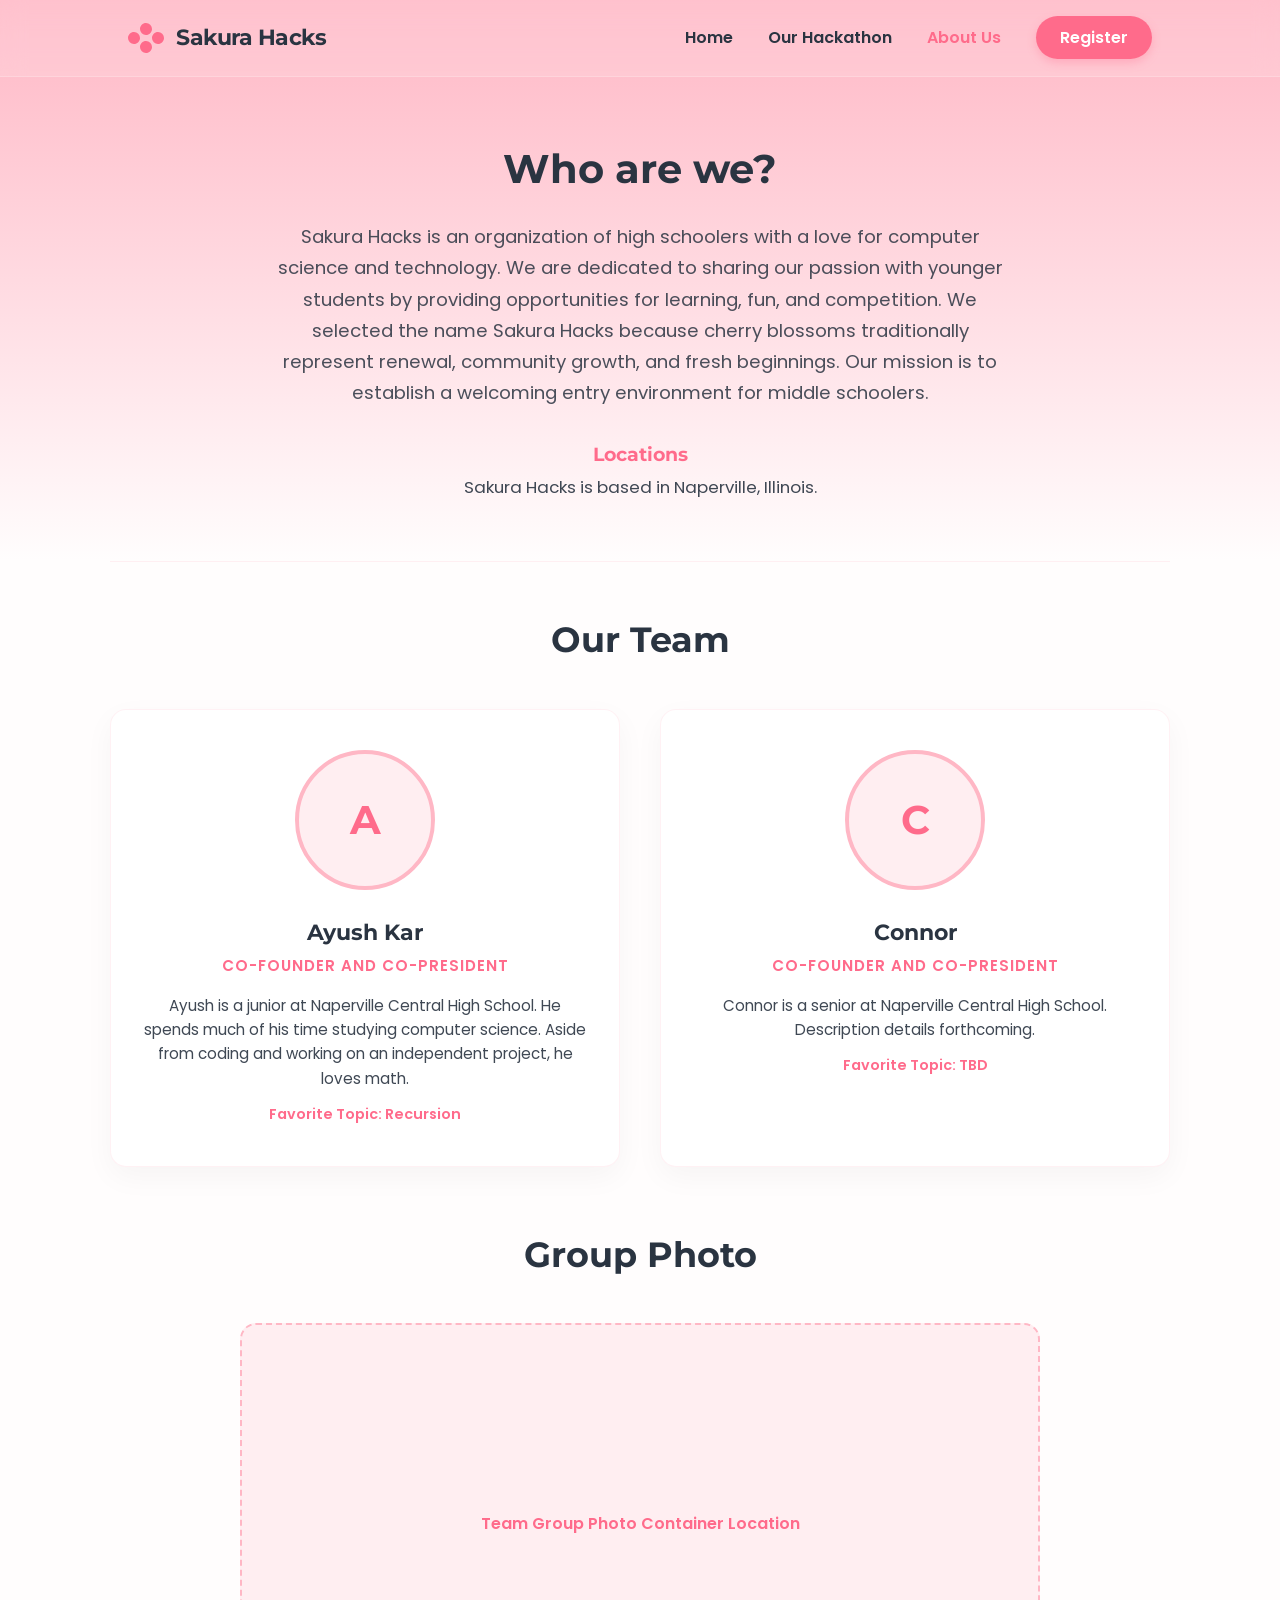
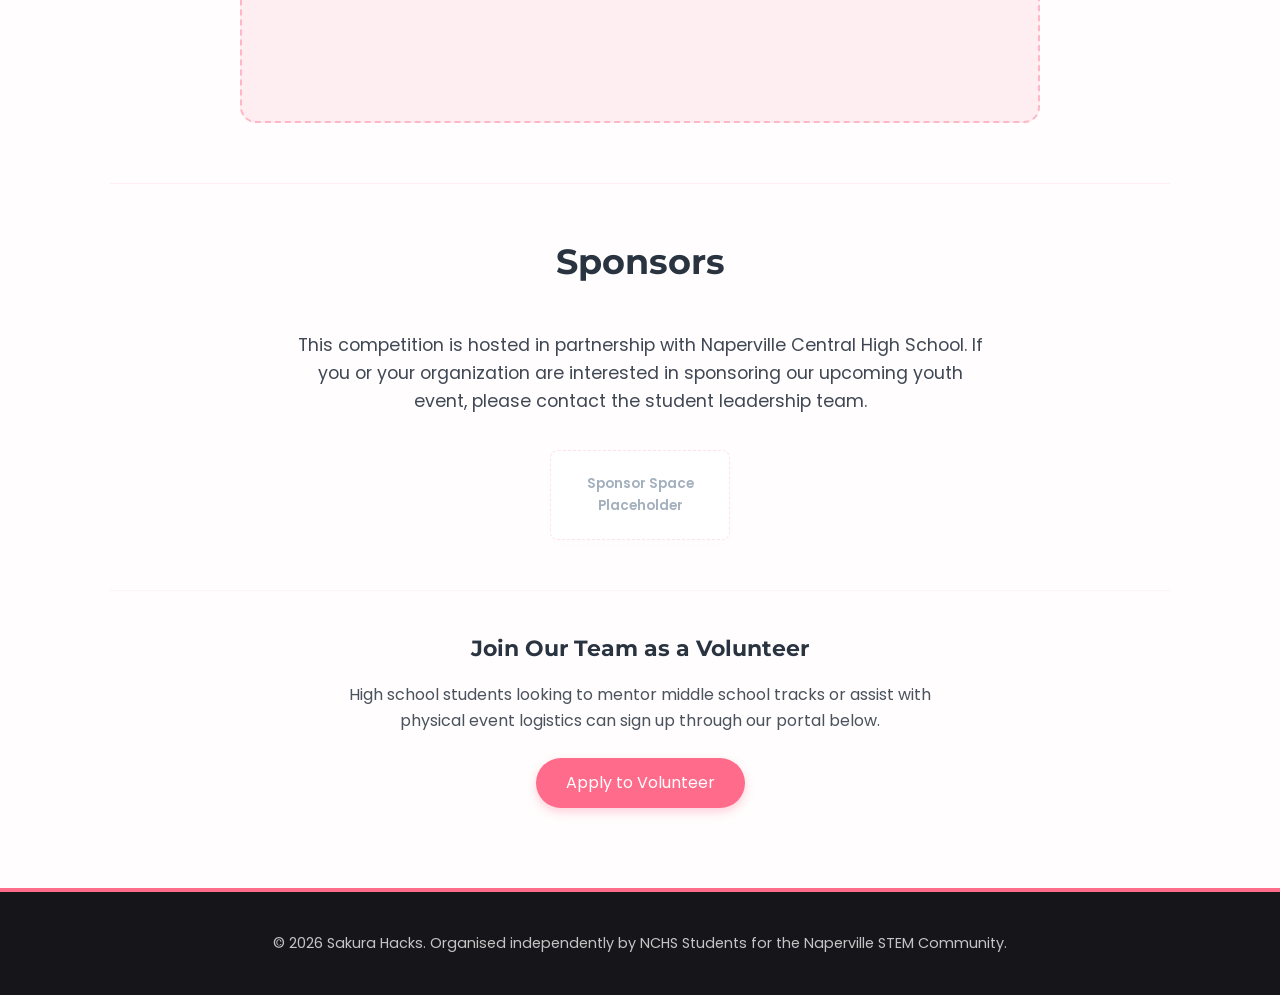
==== about.html @ b20d2cb7 "about us tab" ====
<!DOCTYPE html>
<html lang="en">
<head>
    <meta charset="UTF-8">
    <meta name="viewport" content="width=device-width, initial-scale=1.0">
    <title>Sakura Hacks | About Us</title>
    <link rel="icon" type="image/png" href="images/logo.png">
    <link rel="stylesheet" href="style.css">
</head>
<body>

    <header>
        <a href="index.html" class="logo-container">
            <svg class="logo-svg" viewBox="0 0 24 24">
                <path d="M12,2A4,4 0 0,1 16,6C16,8.21 14.21,10 12,10A4,4 0 0,1 8,6C8,3.79 9.79,2 12,2M12,14A4,4 0 0,1 16,18C16,20.21 14.21,22 12,22A4,4 0 0,1 8,18C8,15.79 9.79,14 12,14M4,8A4,4 0 0,1 8,12C8,14.21 6.21,16 4,16A4,4 0 0,1 0,12C0,9.79 1.79,8 4,8M20,8A4,4 0 0,1 24,12C24,14.21 22.21,16 20,16A4,4 0 0,1 16,12C16,9.79 17.79,8 20,8Z" />
            </svg>
            <span class="logo-text">Sakura Hacks</span>
        </a>
        <nav>
            <ul>
                <li><a href="index.html">Home</a></li>
                <li><a href="hackathon.html">Our Hackathon</a></li>
                <li class="active-tab"><a href="about.html">About Us</a></li>
                <li><a href="https://forms.google.com" target="_blank" class="cta-btn">Register</a></li>
            </ul>
        </nav>
    </header>

    <div class="container">
        <section style="text-align: center; padding: 20px 0 40px 0;">
            <h1 style="font-family: 'Montserrat', sans-serif; font-size: 2.5rem; margin-bottom: 20px;">Who are we?</h1>
            <p style="max-width: 750px; margin: 0 auto 30px auto; font-size: 1.15rem; line-height: 1.7; color: rgba(42, 52, 65, 0.85);">
                Sakura Hacks is an organization of high schoolers with a love for computer science and technology. We are dedicated to sharing our passion with younger students by providing opportunities for learning, fun, and competition. We selected the name Sakura Hacks because cherry blossoms traditionally represent renewal, community growth, and fresh beginnings. Our mission is to establish a welcoming entry environment for middle schoolers.
            </p>
            <h3 style="font-family: 'Montserrat', sans-serif; color: var(--deep-blossom); font-size: 1.2rem; margin-bottom: 5px;">Locations</h3>
            <p style="font-size: 1.05rem; color: rgba(42, 52, 65, 0.9);">Sakura Hacks is based in Naperville, Illinois.</p>
        </section>

        <section style="margin-top: 20px; border-top: 1px solid rgba(255, 183, 197, 0.2); padding-top: 50px;">
            <h2 class="section-title">Our Team</h2>
            <div class="founders-grid">
                
                <div class="founder-card">
                    <div class="avatar-placeholder">A</div>
                    <h3 style="font-family: 'Montserrat', sans-serif; font-size: 1.4rem;">Ayush Kar</h3>
                    <div class="founder-title">Co-Founder and Co-President</div>
                    <p style="font-size: 0.95rem; color: rgba(42, 52, 65, 0.9); margin-bottom: 12px;">
                        Ayush is a junior at Naperville Central High School. He spends much of his time studying computer science. Aside from coding and working on an independent project, he loves math.
                    </p>
                    <div style="font-size: 0.9rem; font-weight: 600; color: var(--deep-blossom);">Favorite Topic: Recursion</div>
                </div>

                <div class="founder-card">
                    <div class="avatar-placeholder">C</div>
                    <h3 style="font-family: 'Montserrat', sans-serif; font-size: 1.4rem;">Connor</h3>
                    <div class="founder-title">Co-Founder and Co-President</div>
                    <p style="font-size: 0.95rem; color: rgba(42, 52, 65, 0.9); margin-bottom: 12px;">
                        Connor is a senior at Naperville Central High School. Description details forthcoming.
                    </p>
                    <div style="font-size: 0.9rem; font-weight: 600; color: var(--deep-blossom);">Favorite Topic: TBD</div>
                </div>

            </div>
        </section>

        <section style="margin-top: 60px; text-align: center;">
            <h2 class="section-title">Group Photo</h2>
            <div style="width: 100%; max-width: 800px; height: 400px; background-color: #ffeef1; border: 2px dashed var(--sakura-pink); border-radius: 16px; margin: 0 auto; display: flex; align-items: center; justify-content: center; color: var(--deep-blossom); font-weight: 600;">
                Team Group Photo Container Location
            </div>
        </section>

        <section style="margin-top: 60px; margin-bottom: 40px; border-top: 1px solid rgba(255, 183, 197, 0.2); padding-top: 50px; text-align: center;">
            <h2 class="section-title">Sponsors</h2>
            <p style="max-width: 700px; margin: 0 auto 35px auto; font-size: 1.1rem; line-height: 1.6; color: rgba(42, 52, 65, 0.9);">
                This competition is hosted in partnership with Naperville Central High School. If you or your organization are interested in sponsoring our upcoming youth event, please contact the student leadership team.
            </p>
            
            <div style="display: flex; flex-wrap: wrap; justify-content: center; align-items: center; gap: 40px; margin: 20px auto 50px auto; max-width: 800px;">
                <div style="width: 180px; height: 90px; background-color: white; border: 1px dashed rgba(255, 183, 197, 0.4); border-radius: 8px; display: flex; align-items: center; justify-content: center; color: #a4b0be; font-size: 0.85rem; font-weight: 600; box-shadow: 0 4px 15px rgba(0,0,0,0.01);">
                    Sponsor Space Placeholder
                </div>
            </div>

            <div style="border-top: 1px solid rgba(255, 183, 197, 0.15); padding-top: 40px; margin-top: 40px;">
                <h3 style="font-family: 'Montserrat', sans-serif; font-size: 1.4rem; margin-bottom: 15px; color: var(--text-dark);">Join Our Team as a Volunteer</h3>
                <p style="max-width: 600px; margin: 0 auto 25px auto; font-size: 1rem; color: rgba(42, 52, 65, 0.85);">
                    High school students looking to mentor middle school tracks or assist with physical event logistics can sign up through our portal below.
                </p>
                <a href="https://forms.google.com" target="_blank" class="cta-btn" style="display: inline-block; font-size: 1rem; padding: 12px 30px;">Apply to Volunteer</a>
            </div>
        </section>
    </div>

    <footer>
        <p>&copy; 2026 Sakura Hacks. Organised independently by NCHS Students for the Naperville STEM Community.</p>
    </footer>

</body>
</html>
---- style.css ----
@import url('https://fonts.googleapis.com/css2?family=Montserrat:wght@700;800&family=Poppins:wght@400;600&display=swap');

:root {
    --sakura-pink: #FFB7C5;    /* OG Soft Pink */
    --deep-blossom: #FF6B8B;  /* Deep Pink Accent for Buttons/Highlights */
    --cloud-white: #FFFDFD;   /* Clean Light Background */
    --matte-black: #16161A;   /* Sleek Dark Accent for Footer */
    --text-dark: #2A3441;     /* High-contrast text color */
}

* {
    margin: 0;
    padding: 0;
    box-sizing: border-box;
}

body {
    font-family: 'Poppins', sans-serif;
    color: var(--text-dark);
    line-height: 1.6;
    background: linear-gradient(180deg, var(--sakura-pink) 0%, var(--cloud-white) 35rem);
    background-repeat: no-repeat;
    background-color: var(--cloud-white);
    min-height: 100vh;
    display: flex;
    flex-direction: column;
}

/* Header Navigation */
header {
    display: flex;
    justify-content: space-between;
    align-items: center;
    padding: 20px 10%;
    background-color: rgba(255, 255, 255, 0.15);
    backdrop-filter: blur(12px);
    -webkit-backdrop-filter: blur(12px);
    position: sticky;
    top: 0;
    z-index: 1000;
    border-bottom: 1px solid rgba(255, 255, 255, 0.2);
}

.logo-container {
    display: flex;
    align-items: center;
    gap: 12px;
    text-decoration: none;
}

.logo-svg {
    width: 36px;
    height: 36px;
    fill: var(--deep-blossom);
}

.logo-text {
    font-family: 'Montserrat', sans-serif;
    font-weight: 700;
    font-size: 1.4rem;
    color: var(--text-dark);
    letter-spacing: -0.5px;
}

nav ul {
    display: flex;
    list-style: none;
    gap: 35px;
    align-items: center;
}

nav a {
    text-decoration: none;
    color: var(--text-dark);
    font-weight: 600;
    font-size: 1rem;
    cursor: pointer;
    transition: color 0.2s ease;
}

nav a:hover, nav li.active-tab a {
    color: var(--deep-blossom);
}

.cta-btn {
    background-color: var(--deep-blossom);
    color: white !important;
    padding: 10px 24px;
    border-radius: 25px;
    box-shadow: 0 4px 10px rgba(255, 107, 139, 0.3);
    transition: transform 0.2s ease, background-color 0.2s ease, box-shadow 0.2s ease;
    text-decoration: none;
}

.cta-btn:hover {
    background-color: #e25473;
    transform: translateY(-1px);
    box-shadow: 0 6px 14px rgba(255, 107, 139, 0.4);
}

/* Container Layout */
.container {
    max-width: 1100px;
    width: 100%;
    margin: 0 auto;
    padding: 40px 20px;
    flex: 1;
    animation: fadeIn 0.4s ease forwards;
}

@keyframes fadeIn {
    from { opacity: 0; transform: translateY(10px); }
    to { opacity: 1; transform: translateY(0); }
}

/* Home Page Specifics */
.hero {
    text-align: center;
    padding: 60px 20px 40px 20px;
}

/* Competition Announcement Tag */
.status-tag {
    display: inline-flex;
    align-items: center;
    background-color: rgba(255, 107, 139, 0.12);
    border: 1px solid rgba(255, 107, 139, 0.3);
    color: var(--deep-blossom);
    padding: 6px 16px;
    border-radius: 20px;
    font-size: 0.85rem;
    font-weight: 600;
    margin-bottom: 20px;
    letter-spacing: 0.5px;
}

.six-letter-desc {
    font-family: 'Montserrat', sans-serif;
    font-size: 4rem;
    font-weight: 800;
    letter-spacing: -1px;
    color: var(--text-dark);
    line-height: 1.1;
    margin-bottom: 20px;
}

.hero p {
    font-size: 1.25rem;
    max-width: 600px;
    margin: 0 auto 35px auto;
    color: var(--text-dark);
    opacity: 0.9;
}

.info-grid {
    display: grid;
    grid-template-columns: repeat(auto-fit, minmax(280px, 1fr));
    gap: 25px;
    margin-top: 20px;
}

.info-card {
    background: white;
    padding: 30px 25px;
    border-radius: 16px;
    box-shadow: 0 10px 30px rgba(0,0,0,0.04);
    border: 1px solid rgba(255, 183, 197, 0.2);
    text-align: center;
}

.info-card h3 {
    margin-bottom: 12px;
    font-family: 'Montserrat', sans-serif;
    color: var(--deep-blossom);
    font-size: 1.3rem;
}

/* Timelines & FAQ Accordions */
.schedule-section, .faq-section {
    margin-top: 60px;
}

.section-title {
    text-align: center;
    margin-bottom: 40px;
    font-family: 'Montserrat', sans-serif;
    font-size: 2.2rem;
}

.timeline {
    background: white;
    padding: 20px 40px;
    border-radius: 16px;
    box-shadow: 0 10px 30px rgba(0,0,0,0.04);
    border: 1px solid rgba(255, 183, 197, 0.2);
}

.timeline-item {
    display: flex;
    padding: 20px 0;
    border-bottom: 1px solid #f3f3f3;
}

.timeline-item:last-child {
    border-bottom: none;
}

.time {
    font-weight: 600;
    color: var(--deep-blossom);
    width: 120px;
    flex-shrink: 0;
}

.accordion-item {
    background: white;
    margin-bottom: 15px;
    border-radius: 12px;
    box-shadow: 0 4px 15px rgba(0,0,0,0.02);
    border: 1px solid rgba(255, 183, 197, 0.15);
    overflow: hidden;
}

.accordion-header {
    width: 100%;
    background: none;
    border: none;
    text-align: left;
    padding: 22px;
    font-size: 1.15rem;
    font-weight: 600;
    color: var(--text-dark);
    cursor: pointer;
    display: flex;
    justify-content: space-between;
    align-items: center;
}

.accordion-header:hover {
    background-color: rgba(255, 183, 197, 0.05);
}

.accordion-header::after {
    content: '+';
    font-size: 1.5rem;
    font-weight: 400;
    color: var(--deep-blossom);
    transition: transform 0.2s ease;
}

.accordion-item.active .accordion-header::after {
    transform: rotate(45deg);
}

.accordion-content {
    max-height: 0;
    overflow: hidden;
    transition: max-height 0.3s cubic-bezier(0, 1, 0, 1);
    padding: 0 22px;
}

.accordion-item.active .accordion-content {
    padding: 0 22px 22px 22px;
    max-height: 3000px;
    transition: max-height 0.3s cubic-bezier(1, 0, 1, 0);
}

/* About Us Page Specifics */
.founders-grid {
    display: grid;
    grid-template-columns: repeat(auto-fit, minmax(320px, 1fr));
    gap: 40px;
    margin-top: 40px;
}

.founder-card {
    background: white;
    border-radius: 16px;
    box-shadow: 0 10px 30px rgba(0,0,0,0.04);
    border: 1px solid rgba(255, 183, 197, 0.2);
    text-align: center;
    padding: 40px 30px;
}

.avatar-placeholder {
    width: 140px;
    height: 140px;
    border-radius: 50%;
    background-color: #ffeef1;
    border: 4px solid var(--sakura-pink);
    margin: 0 auto 25px auto;
    display: flex;
    align-items: center;
    justify-content: center;
    font-family: 'Montserrat', sans-serif;
    font-size: 2.5rem;
    color: var(--deep-blossom);
    font-weight: 700;
}

.founder-title {
    color: var(--deep-blossom);
    font-weight: 600;
    font-size: 0.95rem;
    text-transform: uppercase;
    letter-spacing: 1px;
    margin-top: 4px;
    margin-bottom: 15px;
}

/* Footer */
footer {
    text-align: center;
    padding: 40px 20px;
    background-color: var(--matte-black);
    color: rgba(255, 255, 255, 0.75);
    font-size: 0.9rem;
    border-top: 4px solid var(--deep-blossom);
    margin-top: auto;
}

@media(max-width: 768px) {
    header { padding: 20px 5%; flex-direction: column; gap: 15px; }
    .six-letter-desc { font-size: 3rem; }
    nav ul { gap: 20px; }
}
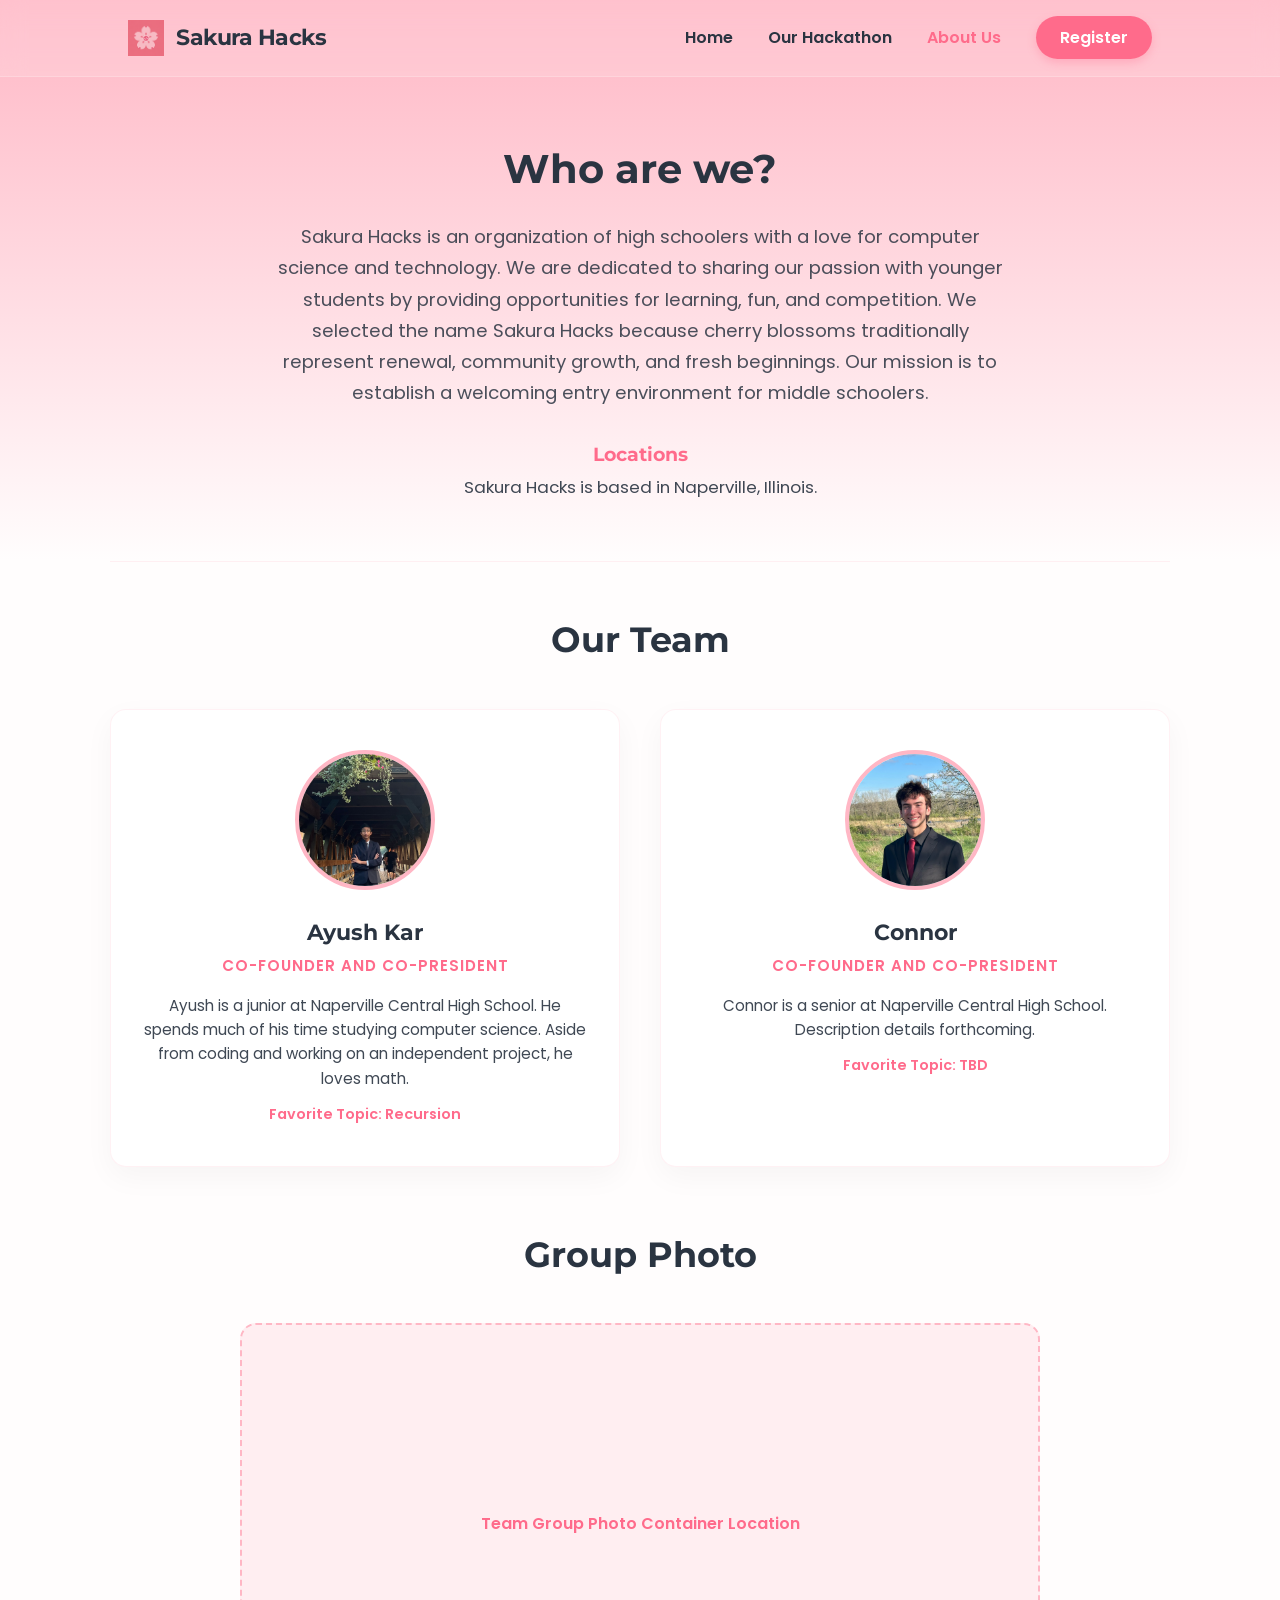
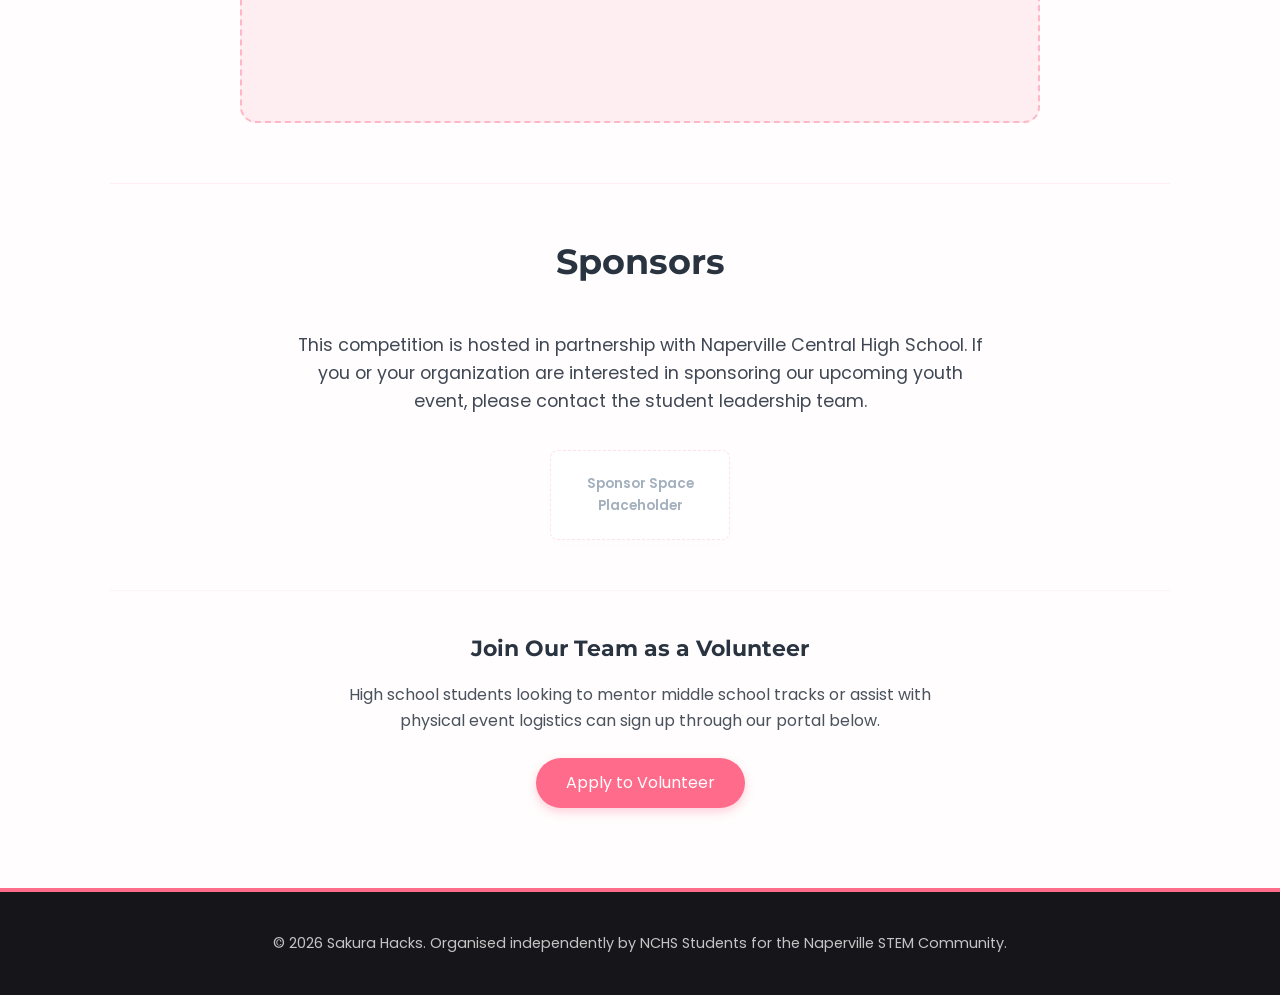
==== commit ab59fe88: "Update about.html" ====
--- a/about.html
+++ b/about.html
@@ -11,9 +11,7 @@
 
     <header>
         <a href="index.html" class="logo-container">
-            <svg class="logo-svg" viewBox="0 0 24 24">
-                <path d="M12,2A4,4 0 0,1 16,6C16,8.21 14.21,10 12,10A4,4 0 0,1 8,6C8,3.79 9.79,2 12,2M12,14A4,4 0 0,1 16,18C16,20.21 14.21,22 12,22A4,4 0 0,1 8,18C8,15.79 9.79,14 12,14M4,8A4,4 0 0,1 8,12C8,14.21 6.21,16 4,16A4,4 0 0,1 0,12C0,9.79 1.79,8 4,8M20,8A4,4 0 0,1 24,12C24,14.21 22.21,16 20,16A4,4 0 0,1 16,12C16,9.79 17.79,8 20,8Z" />
-            </svg>
+            <img src="images/logo.png" alt="Sakura Hacks Logo" style="width: 36px; height: 36px; object-fit: contain;">
             <span class="logo-text">Sakura Hacks</span>
         </a>
         <nav>
@@ -41,7 +39,10 @@
             <div class="founders-grid">
                 
                 <div class="founder-card">
-                    <div class="avatar-placeholder">A</div>
+                    <div class="avatar-frame">
+                        <img src="images/ayush.jpg" onerror="this.style.display='none';" class="avatar-img" alt="Ayush Kar">
+                        <span class="avatar-fallback">A</span>
+                    </div>
                     <h3 style="font-family: 'Montserrat', sans-serif; font-size: 1.4rem;">Ayush Kar</h3>
                     <div class="founder-title">Co-Founder and Co-President</div>
                     <p style="font-size: 0.95rem; color: rgba(42, 52, 65, 0.9); margin-bottom: 12px;">
@@ -51,7 +52,10 @@
                 </div>
 
                 <div class="founder-card">
-                    <div class="avatar-placeholder">C</div>
+                    <div class="avatar-frame">
+                        <img src="images/connor.jpg" onerror="this.style.display='none';" class="avatar-img" alt="Connor">
+                        <span class="avatar-fallback">C</span>
+                    </div>
                     <h3 style="font-family: 'Montserrat', sans-serif; font-size: 1.4rem;">Connor</h3>
                     <div class="founder-title">Co-Founder and Co-President</div>
                     <p style="font-size: 0.95rem; color: rgba(42, 52, 65, 0.9); margin-bottom: 12px;">
@@ -65,8 +69,9 @@
 
         <section style="margin-top: 60px; text-align: center;">
             <h2 class="section-title">Group Photo</h2>
-            <div style="width: 100%; max-width: 800px; height: 400px; background-color: #ffeef1; border: 2px dashed var(--sakura-pink); border-radius: 16px; margin: 0 auto; display: flex; align-items: center; justify-content: center; color: var(--deep-blossom); font-weight: 600;">
-                Team Group Photo Container Location
+            <div style="width: 100%; max-width: 800px; min-height: 400px; background-color: #ffeef1; border: 2px dashed var(--sakura-pink); border-radius: 16px; margin: 0 auto; display: flex; align-items: center; justify-content: center; color: var(--deep-blossom); font-weight: 600; overflow: hidden; position: relative;">
+                <img src="images/group.jpg" id="main-group-photo" onerror="this.style.display='none'; document.getElementById('photo-fallback-text').style.display='block';" style="width: 100%; height: auto; display: block;" alt="Sakura Hacks Team">
+                <span id="photo-fallback-text" style="display: none; padding: 20px;">Team Group Photo Container Location</span>
             </div>
         </section>
 
--- a/style.css
+++ b/style.css
@@ -48,12 +48,6 @@
     text-decoration: none;
 }
 
-.logo-svg {
-    width: 36px;
-    height: 36px;
-    fill: var(--deep-blossom);
-}
-
 .logo-text {
     font-family: 'Montserrat', sans-serif;
     font-weight: 700;
@@ -119,7 +113,6 @@
     padding: 60px 20px 40px 20px;
 }
 
-/* Competition Announcement Tag */
 .status-tag {
     display: inline-flex;
     align-items: center;
@@ -175,7 +168,7 @@
     font-size: 1.3rem;
 }
 
-/* Timelines & FAQ Accordions */
+/* Accordion Engine Styling */
 .schedule-section, .faq-section {
     margin-top: 60px;
 }
@@ -265,7 +258,7 @@
     transition: max-height 0.3s cubic-bezier(1, 0, 1, 0);
 }
 
-/* About Us Page Specifics */
+/* Unified Profile Card Frames */
 .founders-grid {
     display: grid;
     grid-template-columns: repeat(auto-fit, minmax(320px, 1fr));
@@ -282,20 +275,36 @@
     padding: 40px 30px;
 }
 
-.avatar-placeholder {
+.avatar-frame {
     width: 140px;
     height: 140px;
     border-radius: 50%;
     background-color: #ffeef1;
     border: 4px solid var(--sakura-pink);
     margin: 0 auto 25px auto;
+    position: relative;
     display: flex;
     align-items: center;
     justify-content: center;
+    overflow: hidden;
+}
+
+.avatar-img {
+    width: 100%;
+    height: 100%;
+    object-fit: cover;
+    position: absolute;
+    top: 0;
+    left: 0;
+    z-index: 2;
+}
+
+.avatar-fallback {
     font-family: 'Montserrat', sans-serif;
     font-size: 2.5rem;
     color: var(--deep-blossom);
     font-weight: 700;
+    z-index: 1;
 }
 
 .founder-title {
@@ -308,7 +317,7 @@
     margin-bottom: 15px;
 }
 
-/* Footer */
+/* Footer Container */
 footer {
     text-align: center;
     padding: 40px 20px;
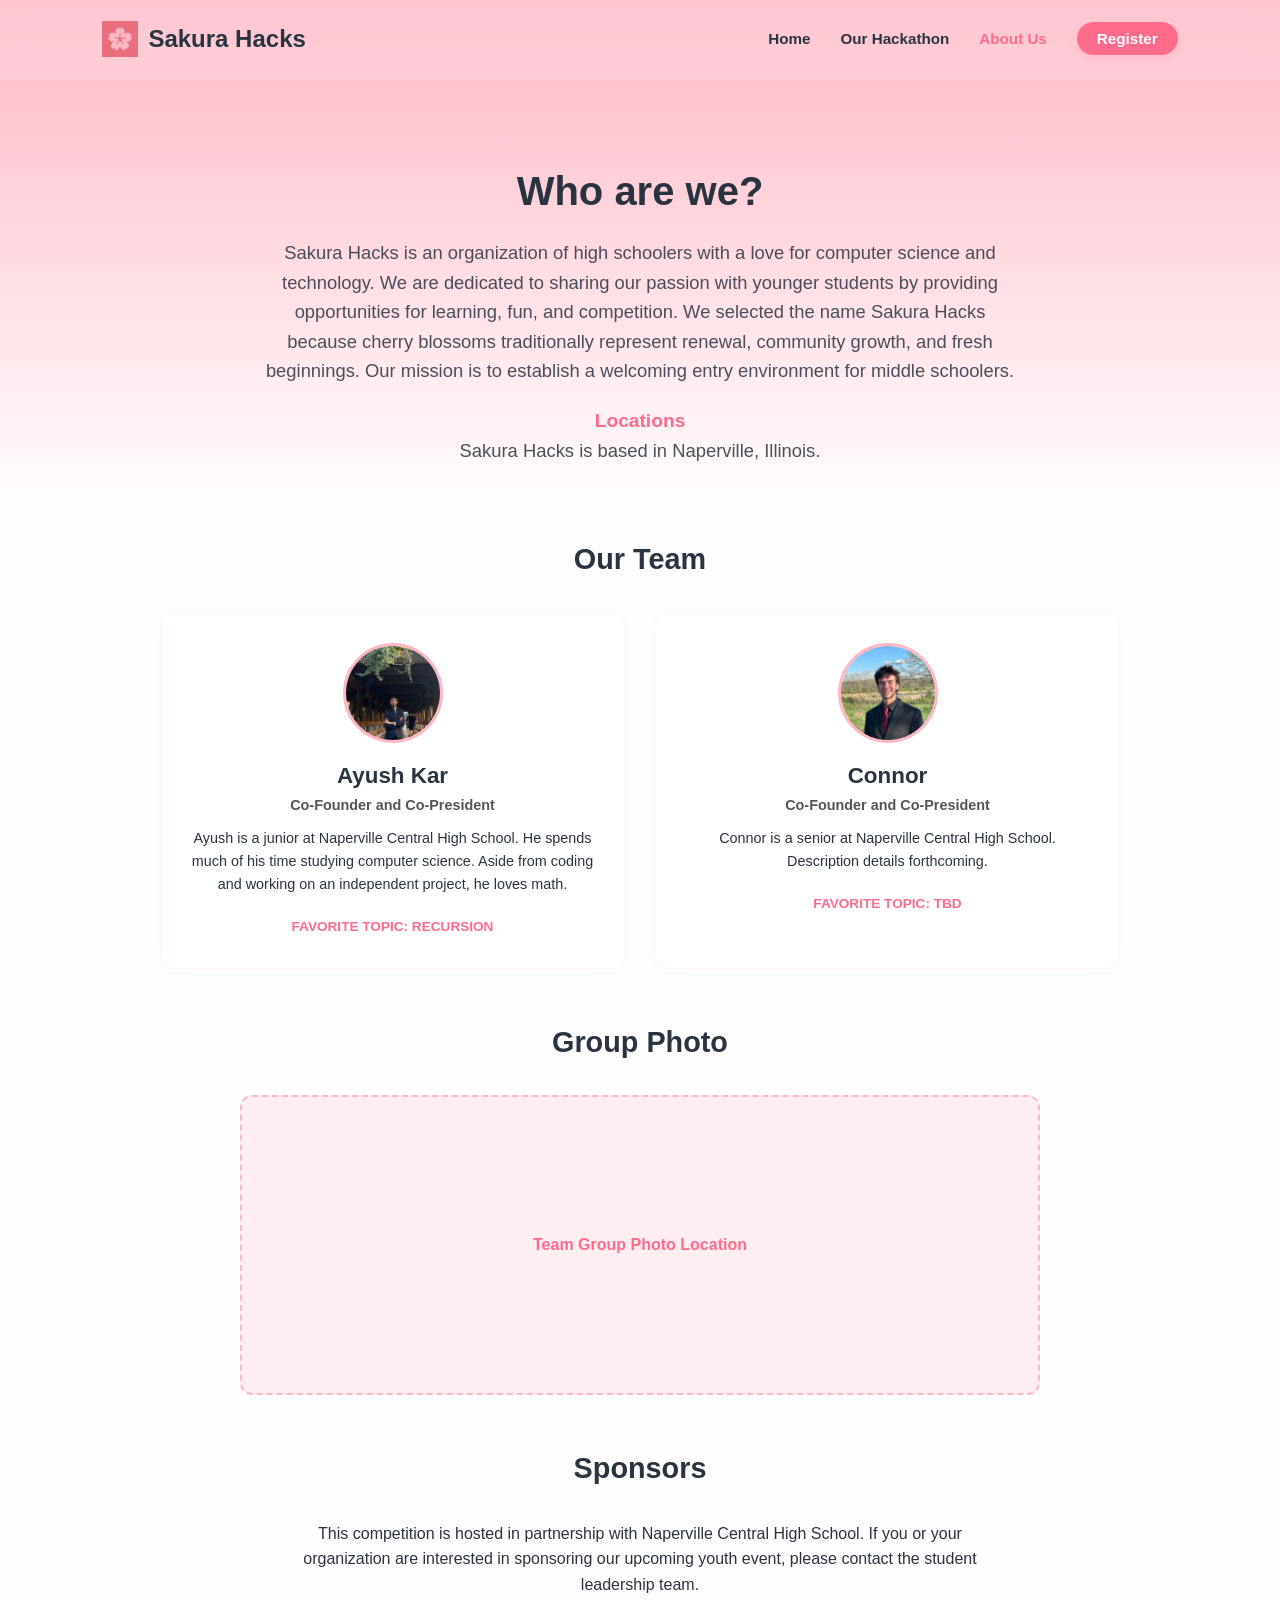
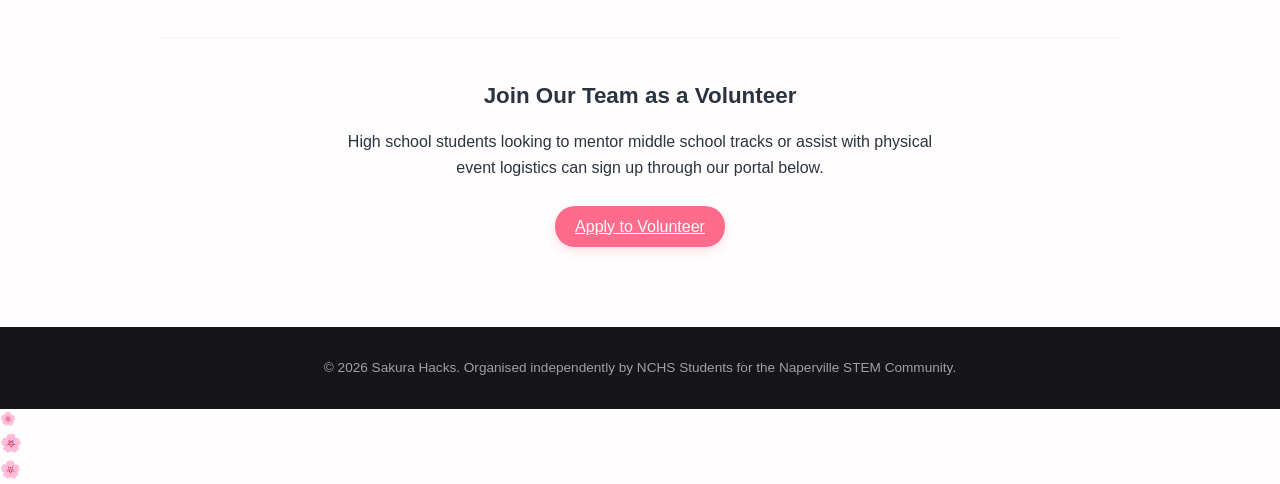
==== commit 6669e0d1: "Refactor About Us page layout and styling" ====
--- a/about.html
+++ b/about.html
@@ -6,11 +6,12 @@
     <title>Sakura Hacks | About Us</title>
     <link rel="icon" type="image/png" href="images/logo.png">
     <link rel="stylesheet" href="style.css">
+    <script src="script.js" defer></script>
 </head>
 <body>
 
     <header>
-        <a href="index.html" class="logo-container">
+        <a href="index.html" class="logo" style="display: flex; align-items: center; gap: 10px;">
             <img src="images/logo.png" alt="Sakura Hacks Logo" style="width: 36px; height: 36px; object-fit: contain;">
             <span class="logo-text">Sakura Hacks</span>
         </a>
@@ -18,81 +19,63 @@
             <ul>
                 <li><a href="index.html">Home</a></li>
                 <li><a href="hackathon.html">Our Hackathon</a></li>
-                <li class="active-tab"><a href="about.html">About Us</a></li>
-                <li><a href="https://forms.google.com" target="_blank" class="cta-btn">Register</a></li>
+                <li class="active"><a href="about.html">About Us</a></li>
+                <li><a href="https://forms.google.com" target="_blank" class="btn">Register</a></li>
             </ul>
         </nav>
     </header>
 
     <div class="container">
-        <section style="text-align: center; padding: 20px 0 40px 0;">
-            <h1 style="font-family: 'Montserrat', sans-serif; font-size: 2.5rem; margin-bottom: 20px;">Who are we?</h1>
-            <p style="max-width: 750px; margin: 0 auto 30px auto; font-size: 1.15rem; line-height: 1.7; color: rgba(42, 52, 65, 0.85);">
-                Sakura Hacks is an organization of high schoolers with a love for computer science and technology. We are dedicated to sharing our passion with younger students by providing opportunities for learning, fun, and competition. We selected the name Sakura Hacks because cherry blossoms traditionally represent renewal, community growth, and fresh beginnings. Our mission is to establish a welcoming entry environment for middle schoolers.
-            </p>
-            <h3 style="font-family: 'Montserrat', sans-serif; color: var(--deep-blossom); font-size: 1.2rem; margin-bottom: 5px;">Locations</h3>
-            <p style="font-size: 1.05rem; color: rgba(42, 52, 65, 0.9);">Sakura Hacks is based in Naperville, Illinois.</p>
+        <section class="hero" style="padding-bottom: 20px;">
+            <h1 style="font-size: 2.5rem;">Who are we?</h1>
+            <p style="max-width: 750px; margin-bottom: 20px;">Sakura Hacks is an organization of high schoolers with a love for computer science and technology. We are dedicated to sharing our passion with younger students by providing opportunities for learning, fun, and competition. We selected the name Sakura Hacks because cherry blossoms traditionally represent renewal, community growth, and fresh beginnings. Our mission is to establish a welcoming entry environment for middle schoolers.</p>
+            <h3 style="font-family: 'Montserrat', sans-serif; color: var(--accent); font-size: 1.2rem;">Locations</h3>
+            <p>Sakura Hacks is based in Naperville, Illinois.</p>
         </section>
 
-        <section style="margin-top: 20px; border-top: 1px solid rgba(255, 183, 197, 0.2); padding-top: 50px;">
-            <h2 class="section-title">Our Team</h2>
-            <div class="founders-grid">
-                
-                <div class="founder-card">
-                    <div class="avatar-frame">
-                        <img src="images/ayush.jpg" onerror="this.style.display='none';" class="avatar-img" alt="Ayush Kar">
-                        <span class="avatar-fallback">A</span>
+        <section class="panel-section">
+            <h2 class="title">Our Team</h2>
+            <div class="cols-3">
+                <div class="profile-box">
+                    <div class="avatar">
+                        <img src="images/ayush.jpg" onerror="this.style.display='none'; this.nextElementSibling.style.display='block';" style="width: 100%; height: 100%; object-fit: cover; border-radius: 50%;" alt="Ayush Kar">
+                        <span class="fallback" style="display: none;">A</span>
                     </div>
                     <h3 style="font-family: 'Montserrat', sans-serif; font-size: 1.4rem;">Ayush Kar</h3>
-                    <div class="founder-title">Co-Founder and Co-President</div>
-                    <p style="font-size: 0.95rem; color: rgba(42, 52, 65, 0.9); margin-bottom: 12px;">
-                        Ayush is a junior at Naperville Central High School. He spends much of his time studying computer science. Aside from coding and working on an independent project, he loves math.
-                    </p>
-                    <div style="font-size: 0.9rem; font-weight: 600; color: var(--deep-blossom);">Favorite Topic: Recursion</div>
+                    <div style="font-weight: 600; color: #555; font-size: 0.9rem; margin-bottom: 10px;">Co-Founder and Co-President</div>
+                    <p style="font-size: 0.9rem;">Ayush is a junior at Naperville Central High School. He spends much of his time studying computer science. Aside from coding and working on an independent project, he loves math.</p>
+                    <span class="sub">Favorite Topic: Recursion</span>
                 </div>
-
-                <div class="founder-card">
-                    <div class="avatar-frame">
-                        <img src="images/connor.jpg" onerror="this.style.display='none';" class="avatar-img" alt="Connor">
-                        <span class="avatar-fallback">C</span>
+                
+                <div class="profile-box">
+                    <div class="avatar">
+                        <img src="images/connor.jpg" onerror="this.style.display='none'; this.nextElementSibling.style.display='block';" style="width: 100%; height: 100%; object-fit: cover; border-radius: 50%;" alt="Connor">
+                        <span class="fallback" style="display: none;">C</span>
                     </div>
                     <h3 style="font-family: 'Montserrat', sans-serif; font-size: 1.4rem;">Connor</h3>
-                    <div class="founder-title">Co-Founder and Co-President</div>
-                    <p style="font-size: 0.95rem; color: rgba(42, 52, 65, 0.9); margin-bottom: 12px;">
-                        Connor is a senior at Naperville Central High School. Description details forthcoming.
-                    </p>
-                    <div style="font-size: 0.9rem; font-weight: 600; color: var(--deep-blossom);">Favorite Topic: TBD</div>
+                    <div style="font-weight: 600; color: #555; font-size: 0.9rem; margin-bottom: 10px;">Co-Founder and Co-President</div>
+                    <p style="font-size: 0.9rem;">Connor is a senior at Naperville Central High School. Description details forthcoming.</p>
+                    <span class="sub">Favorite Topic: TBD</span>
                 </div>
-
             </div>
         </section>
 
-        <section style="margin-top: 60px; text-align: center;">
-            <h2 class="section-title">Group Photo</h2>
-            <div style="width: 100%; max-width: 800px; min-height: 400px; background-color: #ffeef1; border: 2px dashed var(--sakura-pink); border-radius: 16px; margin: 0 auto; display: flex; align-items: center; justify-content: center; color: var(--deep-blossom); font-weight: 600; overflow: hidden; position: relative;">
-                <img src="images/group.jpg" id="main-group-photo" onerror="this.style.display='none'; document.getElementById('photo-fallback-text').style.display='block';" style="width: 100%; height: auto; display: block;" alt="Sakura Hacks Team">
-                <span id="photo-fallback-text" style="display: none; padding: 20px;">Team Group Photo Container Location</span>
+        <section class="panel-section" style="text-align: center;">
+            <h2 class="title">Group Photo</h2>
+            <div style="width: 100%; max-width: 800px; min-height: 300px; background-color: #ffeef1; border: 2px dashed var(--bg-pink); border-radius: 12px; margin: 0 auto; display: flex; align-items: center; justify-content: center; overflow: hidden;">
+                <img src="images/group.jpg" onerror="this.style.display='none'; this.nextElementSibling.style.display='block';" style="width: 100%; height: auto; display: block;" alt="Sakura Hacks Team">
+                <span style="display: none; color: var(--accent); font-weight: 600;">Team Group Photo Location</span>
             </div>
         </section>
 
-        <section style="margin-top: 60px; margin-bottom: 40px; border-top: 1px solid rgba(255, 183, 197, 0.2); padding-top: 50px; text-align: center;">
-            <h2 class="section-title">Sponsors</h2>
-            <p style="max-width: 700px; margin: 0 auto 35px auto; font-size: 1.1rem; line-height: 1.6; color: rgba(42, 52, 65, 0.9);">
-                This competition is hosted in partnership with Naperville Central High School. If you or your organization are interested in sponsoring our upcoming youth event, please contact the student leadership team.
-            </p>
+        <section class="panel-section" style="text-align: center; margin-bottom: 40px;">
+            <h2 class="title">Sponsors</h2>
+            <p style="max-width: 700px; margin: 0 auto 30px auto;">This competition is hosted in partnership with Naperville Central High School. If you or your organization are interested in sponsoring our upcoming youth event, please contact the student leadership team.</p>
             
-            <div style="display: flex; flex-wrap: wrap; justify-content: center; align-items: center; gap: 40px; margin: 20px auto 50px auto; max-width: 800px;">
-                <div style="width: 180px; height: 90px; background-color: white; border: 1px dashed rgba(255, 183, 197, 0.4); border-radius: 8px; display: flex; align-items: center; justify-content: center; color: #a4b0be; font-size: 0.85rem; font-weight: 600; box-shadow: 0 4px 15px rgba(0,0,0,0.01);">
-                    Sponsor Space Placeholder
-                </div>
-            </div>
-
-            <div style="border-top: 1px solid rgba(255, 183, 197, 0.15); padding-top: 40px; margin-top: 40px;">
-                <h3 style="font-family: 'Montserrat', sans-serif; font-size: 1.4rem; margin-bottom: 15px; color: var(--text-dark);">Join Our Team as a Volunteer</h3>
-                <p style="max-width: 600px; margin: 0 auto 25px auto; font-size: 1rem; color: rgba(42, 52, 65, 0.85);">
-                    High school students looking to mentor middle school tracks or assist with physical event logistics can sign up through our portal below.
-                </p>
-                <a href="https://forms.google.com" target="_blank" class="cta-btn" style="display: inline-block; font-size: 1rem; padding: 12px 30px;">Apply to Volunteer</a>
+            <div style="border-top: 1px solid rgba(255, 183, 197, 0.2); padding-top: 40px; margin-top: 40px;">
+                <h3 style="font-family: 'Montserrat', sans-serif; font-size: 1.4rem; margin-bottom: 15px;">Join Our Team as a Volunteer</h3>
+                <p style="max-width: 600px; margin: 0 auto 25px auto;">High school students looking to mentor middle school tracks or assist with physical event logistics can sign up through our portal below.</p>
+                <a href="https://forms.google.com" target="_blank" class="btn" style="display: inline-block;">Apply to Volunteer</a>
             </div>
         </section>
     </div>
--- a/style.css
+++ b/style.css
@@ -1,11 +1,11 @@
-@import url('https://fonts.googleapis.com/css2?family=Montserrat:wght@700;800&family=Poppins:wght@400;600&display=swap');
+@import url('https://googleapis.com');
 
 :root {
-    --sakura-pink: #FFB7C5;    /* OG Soft Pink */
-    --deep-blossom: #FF6B8B;  /* Deep Pink Accent for Buttons/Highlights */
-    --cloud-white: #FFFDFD;   /* Clean Light Background */
-    --matte-black: #16161A;   /* Sleek Dark Accent for Footer */
-    --text-dark: #2A3441;     /* High-contrast text color */
+    --bg-pink: #FFB7C5;
+    --accent: #FF6B8B;
+    --bg-white: #FFFDFD;
+    --dark: #16161A;
+    --text: #2A3441;
 }
 
 * {
@@ -16,320 +16,289 @@
 
 body {
     font-family: 'Poppins', sans-serif;
-    color: var(--text-dark);
+    color: var(--text);
     line-height: 1.6;
-    background: linear-gradient(180deg, var(--sakura-pink) 0%, var(--cloud-white) 35rem);
-    background-repeat: no-repeat;
-    background-color: var(--cloud-white);
+    background: linear-gradient(180deg, var(--bg-pink) 0%, var(--bg-white) 500px) no-repeat var(--bg-white);
     min-height: 100vh;
     display: flex;
     flex-direction: column;
 }
 
-/* Header Navigation */
 header {
     display: flex;
     justify-content: space-between;
     align-items: center;
-    padding: 20px 10%;
-    background-color: rgba(255, 255, 255, 0.15);
-    backdrop-filter: blur(12px);
-    -webkit-backdrop-filter: blur(12px);
+    padding: 20px 8%;
+    background: rgba(255, 255, 255, 0.2);
+    backdrop-filter: blur(10px);
+    -webkit-backdrop-filter: blur(10px);
     position: sticky;
     top: 0;
-    z-index: 1000;
+    z-index: 100;
     border-bottom: 1px solid rgba(255, 255, 255, 0.2);
 }
 
-.logo-container {
-    display: flex;
-    align-items: center;
-    gap: 12px;
+.logo {
     text-decoration: none;
 }
 
 .logo-text {
     font-family: 'Montserrat', sans-serif;
     font-weight: 700;
-    font-size: 1.4rem;
-    color: var(--text-dark);
-    letter-spacing: -0.5px;
+    font-size: 1.5rem;
+    color: var(--text);
 }
 
 nav ul {
     display: flex;
     list-style: none;
-    gap: 35px;
+    gap: 30px;
     align-items: center;
 }
 
 nav a {
     text-decoration: none;
-    color: var(--text-dark);
-    font-weight: 600;
-    font-size: 1rem;
-    cursor: pointer;
-    transition: color 0.2s ease;
-}
-
-nav a:hover, nav li.active-tab a {
-    color: var(--deep-blossom);
-}
-
-.cta-btn {
-    background-color: var(--deep-blossom);
-    color: white !important;
-    padding: 10px 24px;
-    border-radius: 25px;
-    box-shadow: 0 4px 10px rgba(255, 107, 139, 0.3);
-    transition: transform 0.2s ease, background-color 0.2s ease, box-shadow 0.2s ease;
-    text-decoration: none;
-}
-
-.cta-btn:hover {
-    background-color: #e25473;
+    color: var(--text);
+    font-weight: 600;
+    font-size: 0.95rem;
+    transition: color 0.2s;
+}
+
+nav a:hover, nav li.active a {
+    color: var(--accent);
+}
+
+.btn {
+    background: var(--accent);
+    color: #fff !important;
+    padding: 8px 20px;
+    border-radius: 20px;
+    box-shadow: 0 4px 10px rgba(255, 107, 139, 0.2);
+    transition: all 0.2s;
+}
+
+.btn:hover {
+    background: #e25473;
     transform: translateY(-1px);
-    box-shadow: 0 6px 14px rgba(255, 107, 139, 0.4);
-}
-
-/* Container Layout */
+}
+
 .container {
-    max-width: 1100px;
+    max-width: 1000px;
     width: 100%;
     margin: 0 auto;
     padding: 40px 20px;
     flex: 1;
-    animation: fadeIn 0.4s ease forwards;
-}
-
-@keyframes fadeIn {
-    from { opacity: 0; transform: translateY(10px); }
-    to { opacity: 1; transform: translateY(0); }
-}
-
-/* Home Page Specifics */
+}
+
 .hero {
     text-align: center;
-    padding: 60px 20px 40px 20px;
-}
-
-.status-tag {
-    display: inline-flex;
-    align-items: center;
-    background-color: rgba(255, 107, 139, 0.12);
-    border: 1px solid rgba(255, 107, 139, 0.3);
-    color: var(--deep-blossom);
-    padding: 6px 16px;
-    border-radius: 20px;
-    font-size: 0.85rem;
-    font-weight: 600;
-    margin-bottom: 20px;
-    letter-spacing: 0.5px;
-}
-
-.six-letter-desc {
-    font-family: 'Montserrat', sans-serif;
-    font-size: 4rem;
+    padding: 40px 0;
+}
+
+.badge {
+    display: inline-block;
+    background: rgba(255, 107, 139, 0.1);
+    border: 1px solid rgba(255, 107, 139, 0.2);
+    color: var(--accent);
+    padding: 4px 12px;
+    border-radius: 12px;
+    font-size: 0.8rem;
+    font-weight: 600;
+    margin-bottom: 15px;
+}
+
+.hero h1 {
+    font-family: 'Montserrat', sans-serif;
+    font-size: 3.5rem;
     font-weight: 800;
-    letter-spacing: -1px;
-    color: var(--text-dark);
-    line-height: 1.1;
-    margin-bottom: 20px;
+    color: var(--text);
+    margin-bottom: 15px;
 }
 
 .hero p {
-    font-size: 1.25rem;
-    max-width: 600px;
-    margin: 0 auto 35px auto;
-    color: var(--text-dark);
-    opacity: 0.9;
-}
-
-.info-grid {
+    font-size: 1.15rem;
+    max-width: 550px;
+    margin: 0 auto;
+    opacity: 0.85;
+}
+
+.grid {
     display: grid;
-    grid-template-columns: repeat(auto-fit, minmax(280px, 1fr));
-    gap: 25px;
-    margin-top: 20px;
-}
-
-.info-card {
-    background: white;
-    padding: 30px 25px;
-    border-radius: 16px;
-    box-shadow: 0 10px 30px rgba(0,0,0,0.04);
-    border: 1px solid rgba(255, 183, 197, 0.2);
+    grid-template-columns: repeat(auto-fit, minmax(250px, 1fr));
+    gap: 20px;
+    margin: 40px 0;
+}
+
+.card {
+    background: #fff;
+    padding: 25px;
+    border-radius: 12px;
+    box-shadow: 0 4px 20px rgba(0,0,0,0.02);
+    border: 1px solid rgba(255, 183, 197, 0.15);
+}
+
+.card h3 {
+    margin-bottom: 10px;
+    font-family: 'Montserrat', sans-serif;
+    color: var(--accent);
+}
+
+.panel-section {
+    margin-top: 50px;
+}
+
+.title {
     text-align: center;
-}
-
-.info-card h3 {
-    margin-bottom: 12px;
-    font-family: 'Montserrat', sans-serif;
-    color: var(--deep-blossom);
-    font-size: 1.3rem;
-}
-
-/* Accordion Engine Styling */
-.schedule-section, .faq-section {
-    margin-top: 60px;
-}
-
-.section-title {
-    text-align: center;
-    margin-bottom: 40px;
-    font-family: 'Montserrat', sans-serif;
-    font-size: 2.2rem;
-}
-
-.timeline {
-    background: white;
-    padding: 20px 40px;
-    border-radius: 16px;
-    box-shadow: 0 10px 30px rgba(0,0,0,0.04);
-    border: 1px solid rgba(255, 183, 197, 0.2);
-}
-
-.timeline-item {
+    margin-bottom: 30px;
+    font-family: 'Montserrat', sans-serif;
+    font-size: 1.8rem;
+}
+
+.list-wrapper {
+    background: #fff;
+    padding: 10px 30px;
+    border-radius: 12px;
+    box-shadow: 0 4px 20px rgba(0,0,0,0.02);
+    border: 1px solid rgba(255, 183, 197, 0.15);
+}
+
+.list-row {
     display: flex;
     padding: 20px 0;
-    border-bottom: 1px solid #f3f3f3;
-}
-
-.timeline-item:last-child {
+    border-bottom: 1px solid #f0f0f0;
+}
+
+.list-row:last-child {
     border-bottom: none;
 }
 
-.time {
-    font-weight: 600;
-    color: var(--deep-blossom);
-    width: 120px;
+.meta-side {
+    font-weight: 600;
+    color: var(--accent);
+    width: 100px;
     flex-shrink: 0;
 }
 
-.accordion-item {
-    background: white;
-    margin-bottom: 15px;
-    border-radius: 12px;
-    box-shadow: 0 4px 15px rgba(0,0,0,0.02);
+.accordion {
+    display: flex;
+    flex-direction: column;
+    gap: 10px;
+}
+
+.acc-item {
+    background: #fff;
+    border-radius: 8px;
     border: 1px solid rgba(255, 183, 197, 0.15);
     overflow: hidden;
 }
 
-.accordion-header {
+.acc-trigger {
     width: 100%;
     background: none;
     border: none;
     text-align: left;
-    padding: 22px;
-    font-size: 1.15rem;
-    font-weight: 600;
-    color: var(--text-dark);
+    padding: 18px 20px;
+    font-size: 1rem;
+    font-weight: 600;
+    color: var(--text);
     cursor: pointer;
     display: flex;
     justify-content: space-between;
     align-items: center;
 }
 
-.accordion-header:hover {
-    background-color: rgba(255, 183, 197, 0.05);
-}
-
-.accordion-header::after {
+.acc-trigger:hover {
+    background: rgba(255, 183, 197, 0.05);
+}
+
+.acc-trigger::after {
     content: '+';
-    font-size: 1.5rem;
-    font-weight: 400;
-    color: var(--deep-blossom);
-    transition: transform 0.2s ease;
-}
-
-.accordion-item.active .accordion-header::after {
-    transform: rotate(45deg);
-}
-
-.accordion-content {
-    max-height: 0;
-    overflow: hidden;
-    transition: max-height 0.3s cubic-bezier(0, 1, 0, 1);
-    padding: 0 22px;
-}
-
-.accordion-item.active .accordion-content {
-    padding: 0 22px 22px 22px;
-    max-height: 3000px;
-    transition: max-height 0.3s cubic-bezier(1, 0, 1, 0);
-}
-
-/* Unified Profile Card Frames */
-.founders-grid {
+    font-size: 1.2rem;
+    color: var(--accent);
+}
+
+.acc-item.open .acc-trigger::after {
+    content: '−';
+}
+
+.acc-panel {
+    display: none;
+    padding: 0 20px 18px 20px;
+    color: #555;
+}
+
+.acc-item.open .acc-panel {
+    display: block;
+}
+
+.cols-3 {
     display: grid;
-    grid-template-columns: repeat(auto-fit, minmax(320px, 1fr));
-    gap: 40px;
-    margin-top: 40px;
-}
-
-.founder-card {
-    background: white;
-    border-radius: 16px;
-    box-shadow: 0 10px 30px rgba(0,0,0,0.04);
-    border: 1px solid rgba(255, 183, 197, 0.2);
+    grid-template-columns: repeat(auto-fit, minmax(280px, 1fr));
+    gap: 30px;
+}
+
+.profile-box {
+    background: #fff;
+    border-radius: 12px;
+    box-shadow: 0 4px 20px rgba(0,0,0,0.02);
+    border: 1px solid rgba(255, 183, 197, 0.15);
     text-align: center;
-    padding: 40px 30px;
-}
-
-.avatar-frame {
-    width: 140px;
-    height: 140px;
+    padding: 30px;
+}
+
+.avatar {
+    width: 100px;
+    height: 100px;
     border-radius: 50%;
-    background-color: #ffeef1;
-    border: 4px solid var(--sakura-pink);
-    margin: 0 auto 25px auto;
-    position: relative;
+    background: #ffeef1;
+    border: 3px solid var(--bg-pink);
+    margin: 0 auto 15px auto;
     display: flex;
     align-items: center;
     justify-content: center;
-    overflow: hidden;
-}
-
-.avatar-img {
-    width: 100%;
-    height: 100%;
-    object-fit: cover;
-    position: absolute;
-    top: 0;
-    left: 0;
-    z-index: 2;
-}
-
-.avatar-fallback {
-    font-family: 'Montserrat', sans-serif;
-    font-size: 2.5rem;
-    color: var(--deep-blossom);
+}
+
+.fallback {
+    font-family: 'Montserrat', sans-serif;
+    font-size: 1.8rem;
+    color: var(--accent);
     font-weight: 700;
-    z-index: 1;
-}
-
-.founder-title {
-    color: var(--deep-blossom);
-    font-weight: 600;
-    font-size: 0.95rem;
+}
+
+.sub {
+    display: block;
+    color: var(--accent);
+    font-size: 0.85rem;
     text-transform: uppercase;
-    letter-spacing: 1px;
-    margin-top: 4px;
-    margin-bottom: 15px;
-}
-
-/* Footer Container */
+    font-weight: 600;
+    margin-top: 20px;
+}
+
 footer {
     text-align: center;
-    padding: 40px 20px;
-    background-color: var(--matte-black);
-    color: rgba(255, 255, 255, 0.75);
-    font-size: 0.9rem;
-    border-top: 4px solid var(--deep-blossom);
+    padding: 30px 20px;
+    background: var(--dark);
+    color: #a0a0a0;
+    font-size: 0.85rem;
     margin-top: auto;
 }
 
 @media(max-width: 768px) {
-    header { padding: 20px 5%; flex-direction: column; gap: 15px; }
-    .six-letter-desc { font-size: 3rem; }
-    nav ul { gap: 20px; }
-}
+    header {
+        flex-direction: column;
+        gap: 15px;
+        padding: 15px;
+    }
+    nav ul {
+        gap: 15px;
+        flex-wrap: wrap;
+        justify-content: center;
+    }
+    .hero h1 {
+        font-size: 2.5rem;
+    }
+    .list-row {
+        flex-direction: column;
+        gap: 5px;
+    }
+}
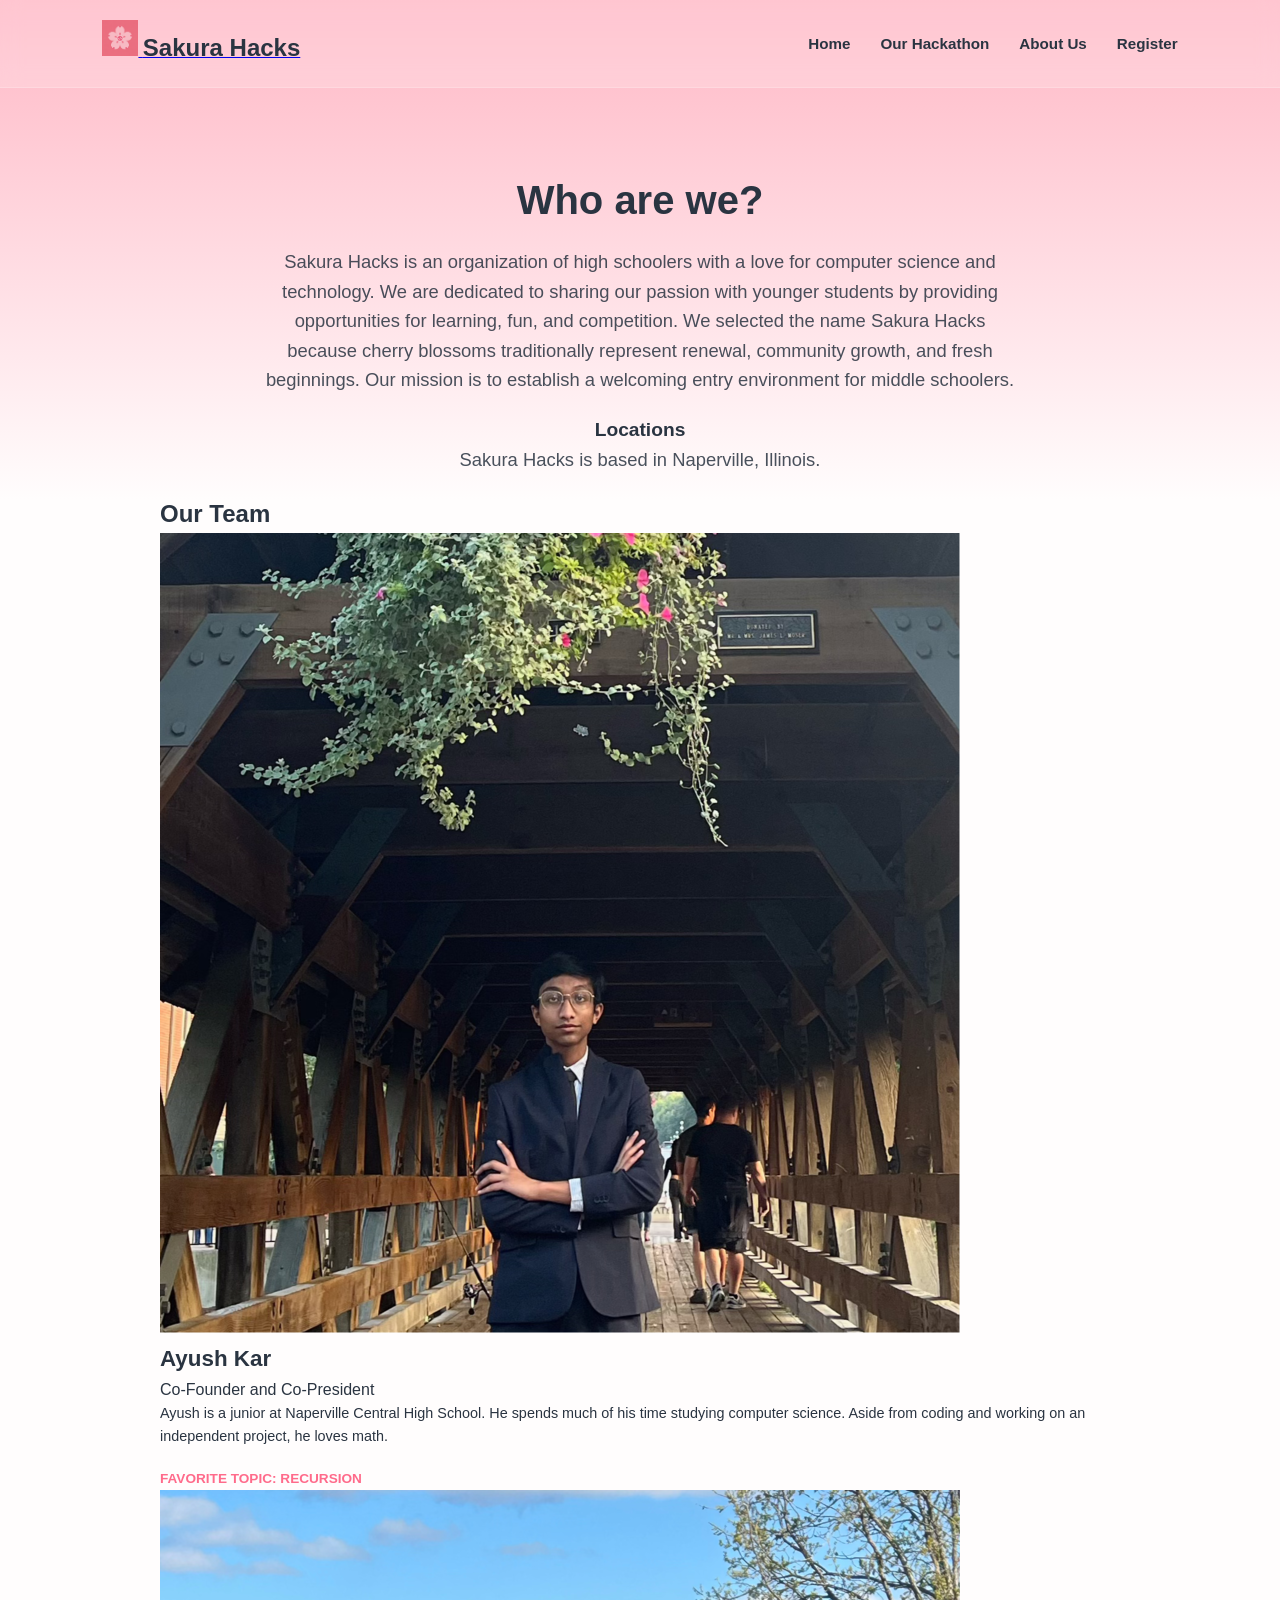
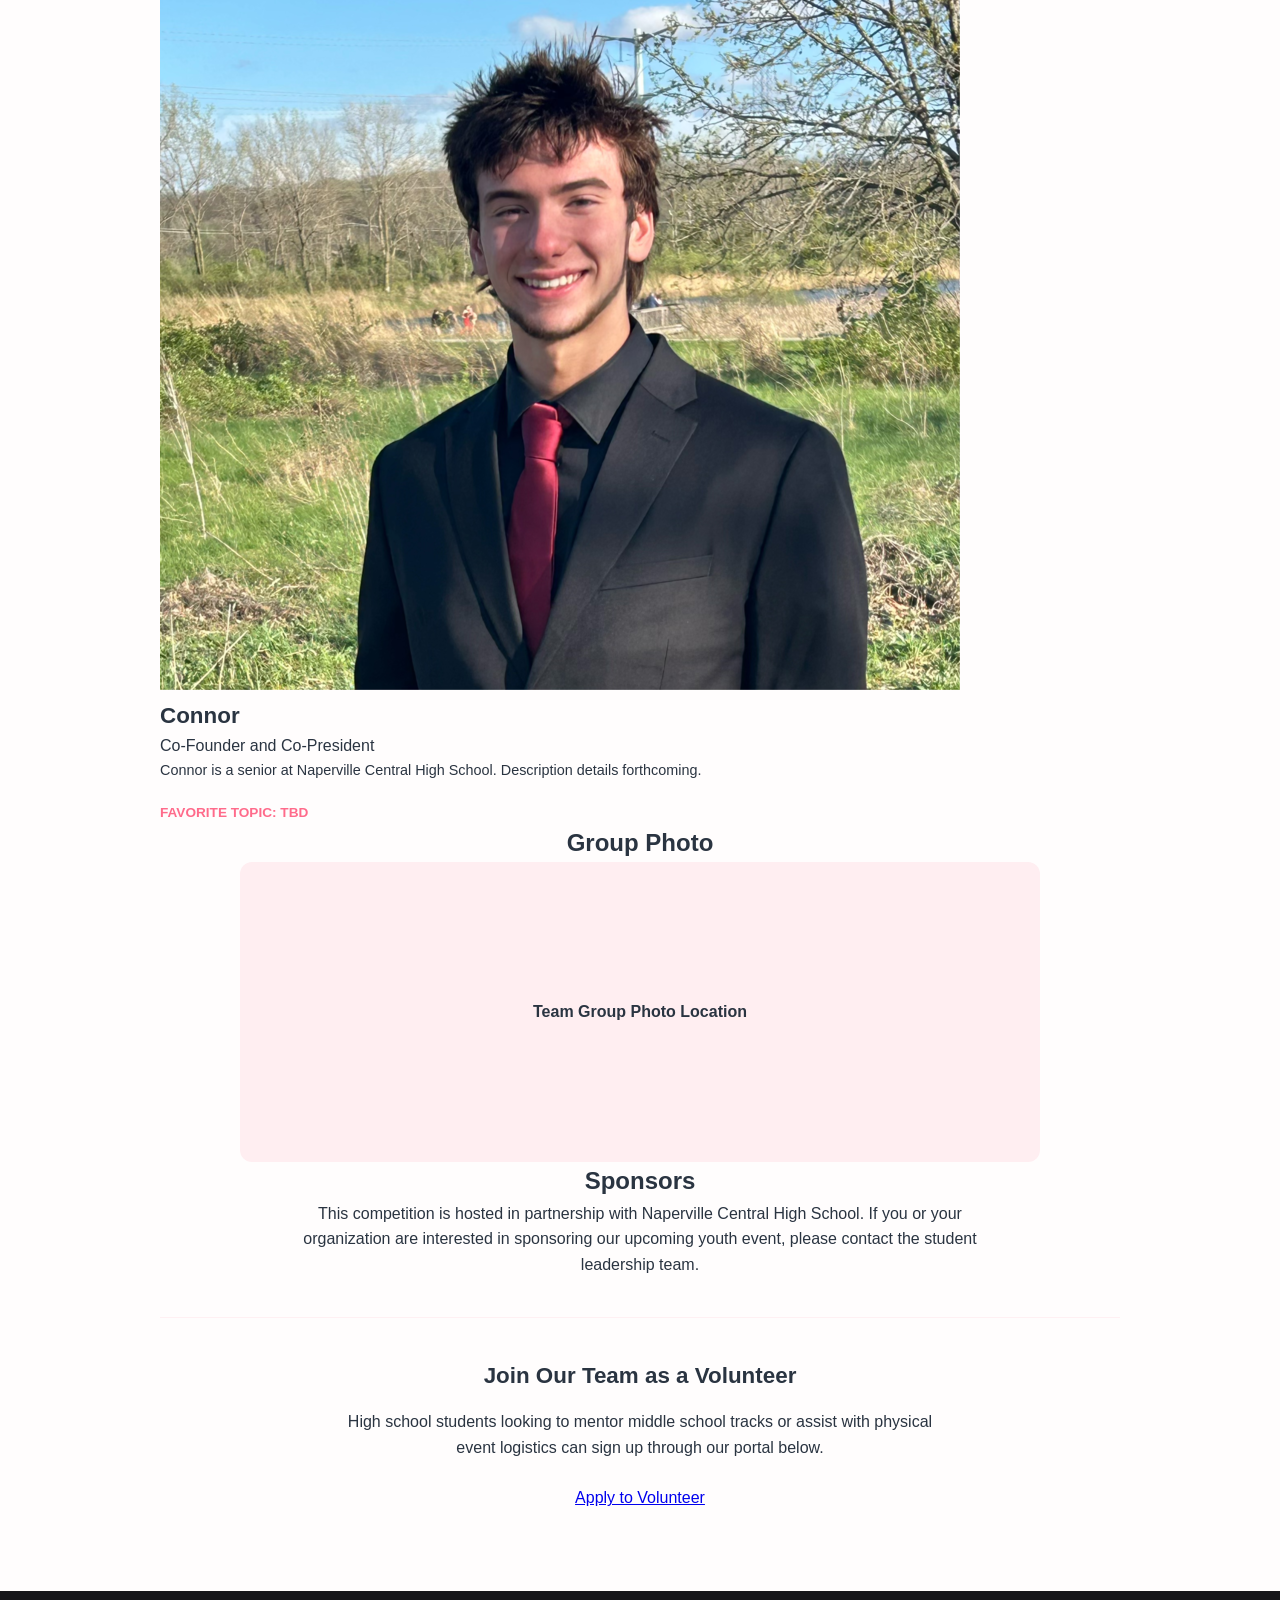
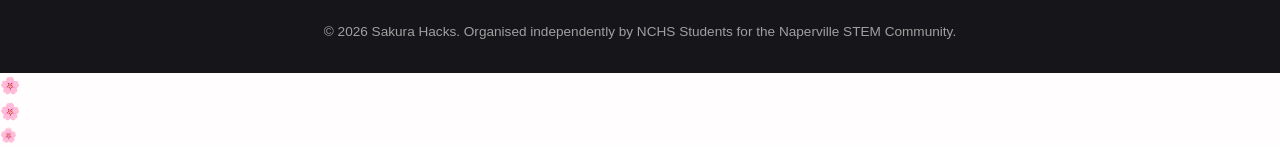
==== commit 7b985fb2: "Refactor about.html for improved structure and styling" ====
--- a/about.html
+++ b/about.html
@@ -11,7 +11,7 @@
 <body>
 
     <header>
-        <a href="index.html" class="logo" style="display: flex; align-items: center; gap: 10px;">
+        <a href="index.html" class="logo-container">
             <img src="images/logo.png" alt="Sakura Hacks Logo" style="width: 36px; height: 36px; object-fit: contain;">
             <span class="logo-text">Sakura Hacks</span>
         </a>
@@ -19,63 +19,63 @@
             <ul>
                 <li><a href="index.html">Home</a></li>
                 <li><a href="hackathon.html">Our Hackathon</a></li>
-                <li class="active"><a href="about.html">About Us</a></li>
-                <li><a href="https://forms.google.com" target="_blank" class="btn">Register</a></li>
+                <li class="active-tab"><a href="about.html">About Us</a></li>
+                <li><a href="https://forms.google.com" target="_blank" class="cta-btn">Register</a></li>
             </ul>
         </nav>
     </header>
 
     <div class="container">
         <section class="hero" style="padding-bottom: 20px;">
-            <h1 style="font-size: 2.5rem;">Who are we?</h1>
+            <h1 class="six-letter-desc" style="font-size: 2.5rem;">Who are we?</h1>
             <p style="max-width: 750px; margin-bottom: 20px;">Sakura Hacks is an organization of high schoolers with a love for computer science and technology. We are dedicated to sharing our passion with younger students by providing opportunities for learning, fun, and competition. We selected the name Sakura Hacks because cherry blossoms traditionally represent renewal, community growth, and fresh beginnings. Our mission is to establish a welcoming entry environment for middle schoolers.</p>
-            <h3 style="font-family: 'Montserrat', sans-serif; color: var(--accent); font-size: 1.2rem;">Locations</h3>
+            <h3 style="font-family: 'Montserrat', sans-serif; color: var(--deep-blossom); font-size: 1.2rem;">Locations</h3>
             <p>Sakura Hacks is based in Naperville, Illinois.</p>
         </section>
 
-        <section class="panel-section">
-            <h2 class="title">Our Team</h2>
-            <div class="cols-3">
-                <div class="profile-box">
-                    <div class="avatar">
-                        <img src="images/ayush.jpg" onerror="this.style.display='none'; this.nextElementSibling.style.display='block';" style="width: 100%; height: 100%; object-fit: cover; border-radius: 50%;" alt="Ayush Kar">
-                        <span class="fallback" style="display: none;">A</span>
+        <section class="schedule-section">
+            <h2 class="section-title">Our Team</h2>
+            <div class="founders-grid">
+                <div class="founder-card">
+                    <div class="avatar-frame">
+                        <img src="images/ayush.jpg" class="avatar-img" onerror="this.style.display='none'; this.nextElementSibling.style.display='block';" alt="Ayush Kar">
+                        <span class="avatar-fallback" style="display: none;">A</span>
                     </div>
                     <h3 style="font-family: 'Montserrat', sans-serif; font-size: 1.4rem;">Ayush Kar</h3>
-                    <div style="font-weight: 600; color: #555; font-size: 0.9rem; margin-bottom: 10px;">Co-Founder and Co-President</div>
+                    <div class="founder-title">Co-Founder and Co-President</div>
                     <p style="font-size: 0.9rem;">Ayush is a junior at Naperville Central High School. He spends much of his time studying computer science. Aside from coding and working on an independent project, he loves math.</p>
                     <span class="sub">Favorite Topic: Recursion</span>
                 </div>
                 
-                <div class="profile-box">
-                    <div class="avatar">
-                        <img src="images/connor.jpg" onerror="this.style.display='none'; this.nextElementSibling.style.display='block';" style="width: 100%; height: 100%; object-fit: cover; border-radius: 50%;" alt="Connor">
-                        <span class="fallback" style="display: none;">C</span>
+                <div class="founder-card">
+                    <div class="avatar-frame">
+                        <img src="images/connor.jpg" class="avatar-img" onerror="this.style.display='none'; this.nextElementSibling.style.display='block';" alt="Connor">
+                        <span class="avatar-fallback" style="display: none;">C</span>
                     </div>
                     <h3 style="font-family: 'Montserrat', sans-serif; font-size: 1.4rem;">Connor</h3>
-                    <div style="font-weight: 600; color: #555; font-size: 0.9rem; margin-bottom: 10px;">Co-Founder and Co-President</div>
+                    <div class="founder-title">Co-Founder and Co-President</div>
                     <p style="font-size: 0.9rem;">Connor is a senior at Naperville Central High School. Description details forthcoming.</p>
                     <span class="sub">Favorite Topic: TBD</span>
                 </div>
             </div>
         </section>
 
-        <section class="panel-section" style="text-align: center;">
-            <h2 class="title">Group Photo</h2>
-            <div style="width: 100%; max-width: 800px; min-height: 300px; background-color: #ffeef1; border: 2px dashed var(--bg-pink); border-radius: 12px; margin: 0 auto; display: flex; align-items: center; justify-content: center; overflow: hidden;">
+        <section class="schedule-section" style="text-align: center;">
+            <h2 class="section-title">Group Photo</h2>
+            <div style="width: 100%; max-width: 800px; min-height: 300px; background-color: #ffeef1; border: 2px dashed var(--sakura-pink); border-radius: 12px; margin: 0 auto; display: flex; align-items: center; justify-content: center; overflow: hidden;">
                 <img src="images/group.jpg" onerror="this.style.display='none'; this.nextElementSibling.style.display='block';" style="width: 100%; height: auto; display: block;" alt="Sakura Hacks Team">
-                <span style="display: none; color: var(--accent); font-weight: 600;">Team Group Photo Location</span>
+                <span style="display: none; color: var(--deep-blossom); font-weight: 600;">Team Group Photo Location</span>
             </div>
         </section>
 
-        <section class="panel-section" style="text-align: center; margin-bottom: 40px;">
-            <h2 class="title">Sponsors</h2>
+        <section class="schedule-section" style="text-align: center; margin-bottom: 40px;">
+            <h2 class="section-title">Sponsors</h2>
             <p style="max-width: 700px; margin: 0 auto 30px auto;">This competition is hosted in partnership with Naperville Central High School. If you or your organization are interested in sponsoring our upcoming youth event, please contact the student leadership team.</p>
             
             <div style="border-top: 1px solid rgba(255, 183, 197, 0.2); padding-top: 40px; margin-top: 40px;">
                 <h3 style="font-family: 'Montserrat', sans-serif; font-size: 1.4rem; margin-bottom: 15px;">Join Our Team as a Volunteer</h3>
                 <p style="max-width: 600px; margin: 0 auto 25px auto;">High school students looking to mentor middle school tracks or assist with physical event logistics can sign up through our portal below.</p>
-                <a href="https://forms.google.com" target="_blank" class="btn" style="display: inline-block;">Apply to Volunteer</a>
+                <a href="https://forms.google.com" target="_blank" class="cta-btn" style="display: inline-block;">Apply to Volunteer</a>
             </div>
         </section>
     </div>
